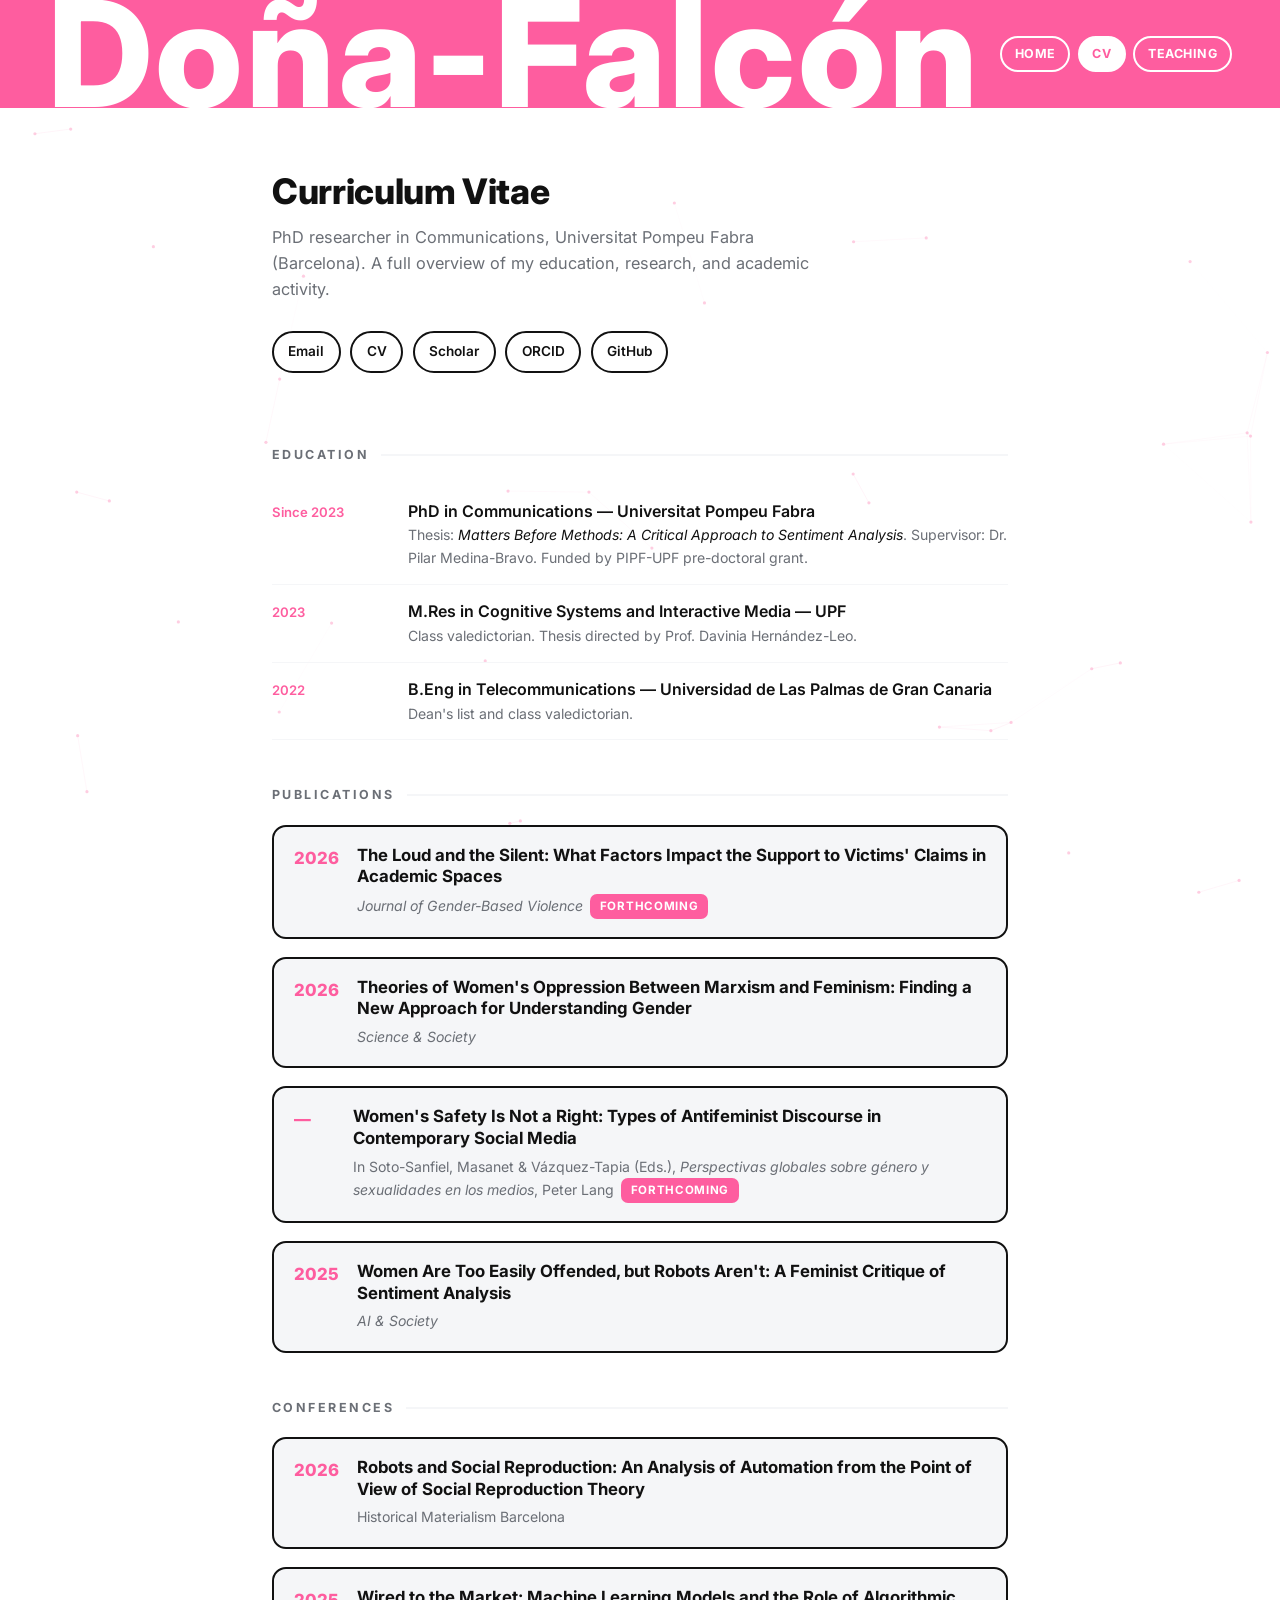
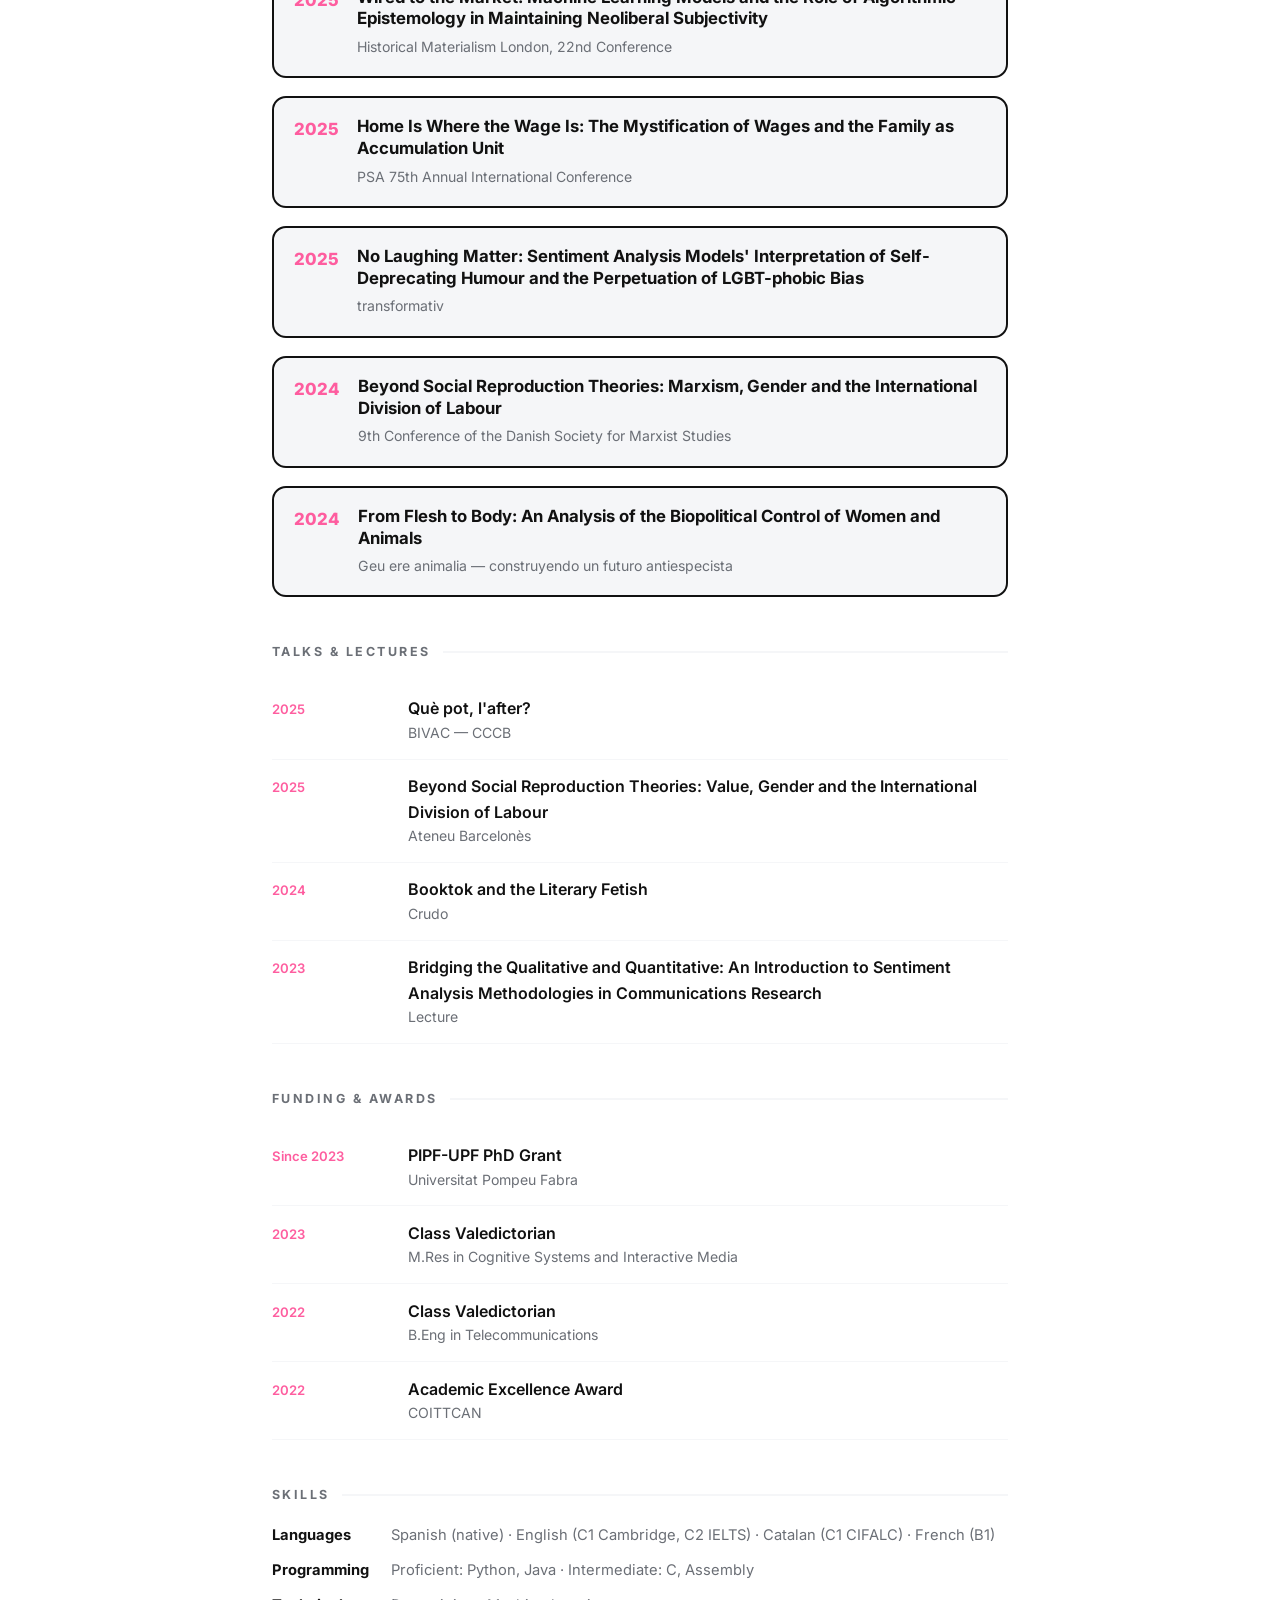
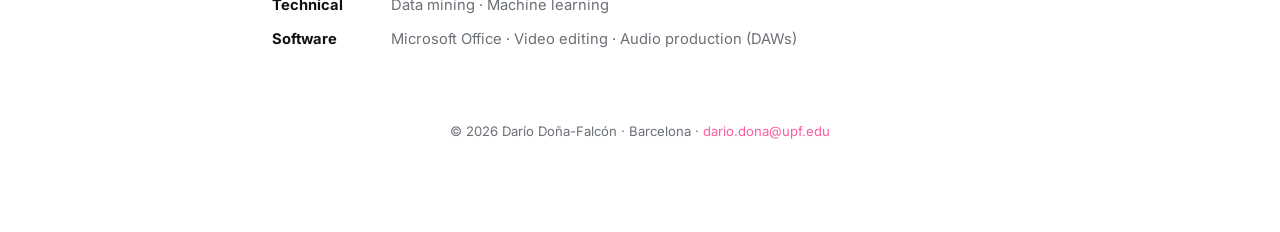
==== cv.html @ e6c5cbc3 "Web for Dario" ====
<!DOCTYPE html>
<html lang="en">
<head>
<meta charset="UTF-8">
<meta name="viewport" content="width=device-width, initial-scale=1.0">
<title>CV · Darío Doña-Falcón</title>
<meta name="description" content="Curriculum vitae of Darío Doña-Falcón: education, publications, conferences, talks, awards, and skills.">
<meta name="author" content="Darío Doña-Falcón">
<meta name="robots" content="index,follow">
<link rel="canonical" href="https://dariodonafalcon.github.io/cv.html">
<meta property="og:type" content="profile">
<meta property="og:title" content="CV · Darío Doña-Falcón">
<meta property="og:description" content="Curriculum vitae: education, publications, conferences, talks, awards, and skills.">
<meta property="og:url" content="https://dariodonafalcon.github.io/cv.html">
<meta property="og:site_name" content="Darío Doña-Falcón">
<link href="https://fonts.googleapis.com/css2?family=Inter:wght@400;600;800&display=swap" rel="stylesheet">
<link rel="stylesheet" href="style.css">
</head>
<body>
<div class="header">
  <a class="header_text" href="index.html">Doña-Falcón</a>
  <nav class="nav">
    <a href="index.html">Home</a>
    <a href="cv.html" class="active">CV</a>
    <a href="teaching.html">Teaching</a>
  </nav>
</div>
<canvas id="bg"></canvas>
<div class="spacer"></div>

<div class="content">
  <section class="intro">
    <h2>Curriculum Vitae</h2>
    <p>PhD researcher in Communications, Universitat Pompeu Fabra (Barcelona).
       A full overview of my education, research, and academic activity.</p>
    <nav class="links">
      <a href="mailto:dario.dona@upf.edu">Email</a>
      <a href="cv.html">CV</a>
      <a href="https://scholar.google.com/citations?user=Zijz9pcAAAAJ&hl=en/" target="_blank" rel="noopener">Scholar</a>
      <a href="https://orcid.org/0009-0006-4376-7000/" target="_blank" rel="noopener">ORCID</a>
      <a href="https://github.com/dariodonafalcon" target="_blank" rel="noopener">GitHub</a>
    </nav>
  </section>

  <!-- EDUCATION -->
  <h3 class="sec-title">Education</h3>
  <div class="item"><div class="when">Since 2023</div><div class="what"><div class="h">PhD in Communications — Universitat Pompeu Fabra</div>
    <div class="m">Thesis: <em>Matters Before Methods: A Critical Approach to Sentiment Analysis</em>. Supervisor: Dr. Pilar Medina-Bravo. Funded by PIPF-UPF pre-doctoral grant.</div></div></div>
  <div class="item"><div class="when">2023</div><div class="what"><div class="h">M.Res in Cognitive Systems and Interactive Media — UPF</div>
    <div class="m">Class valedictorian. Thesis directed by Prof. Davinia Hernández-Leo.</div></div></div>
  <div class="item"><div class="when">2022</div><div class="what"><div class="h">B.Eng in Telecommunications — Universidad de Las Palmas de Gran Canaria</div>
    <div class="m">Dean's list and class valedictorian.</div></div></div>

  <!-- PUBLICATIONS -->
  <h3 class="sec-title">Publications</h3>

  <article class="card">
    <div class="year">2026</div>
    <div>
      <p class="c-title">The Loud and the Silent: What Factors Impact the Support to Victims' Claims in Academic Spaces</p>
      <p class="c-venue"><em>Journal of Gender-Based Violence</em><span class="pill">Forthcoming</span></p>
    </div>
  </article>

  <a class="card-link" href="https://doi.org/10.1177/00368237251399095" target="_blank" rel="noopener">
  <article class="card">
    <div class="year">2026</div>
    <div>
      <p class="c-title">Theories of Women's Oppression Between Marxism and Feminism: Finding a New Approach for Understanding Gender</p>
      <p class="c-venue"><em>Science &amp; Society</em></p>
    </div>
  </article>
  </a>

  <article class="card">
    <div class="year">—</div>
    <div>
      <p class="c-title">Women's Safety Is Not a Right: Types of Antifeminist Discourse in Contemporary Social Media</p>
      <p class="c-venue">In Soto-Sanfiel, Masanet &amp; Vázquez-Tapia (Eds.), <em>Perspectivas globales sobre género y sexualidades en los medios</em>, Peter Lang<span class="pill">Forthcoming</span></p>
    </div>
  </article>

  <a class="card-link" href="https://doi.org/10.1007/s00146-025-02582-6" target="_blank" rel="noopener">
  <article class="card">
    <div class="year">2025</div>
    <div>
      <p class="c-title">Women Are Too Easily Offended, but Robots Aren't: A Feminist Critique of Sentiment Analysis</p>
      <p class="c-venue"><em>AI &amp; Society</em></p>
    </div>
  </article>
  </a>

  <!-- CONFERENCES -->
  <h3 class="sec-title">Conferences</h3>

  <article class="card"><div class="year">2026</div><div>
    <p class="c-title">Robots and Social Reproduction: An Analysis of Automation from the Point of View of Social Reproduction Theory</p>
    <p class="c-venue">Historical Materialism Barcelona</p></div></article>
  <article class="card"><div class="year">2025</div><div>
    <p class="c-title">Wired to the Market: Machine Learning Models and the Role of Algorithmic Epistemology in Maintaining Neoliberal Subjectivity</p>
    <p class="c-venue">Historical Materialism London, 22nd Conference</p></div></article>
  <article class="card"><div class="year">2025</div><div>
    <p class="c-title">Home Is Where the Wage Is: The Mystification of Wages and the Family as Accumulation Unit</p>
    <p class="c-venue">PSA 75th Annual International Conference</p></div></article>
  <article class="card"><div class="year">2025</div><div>
    <p class="c-title">No Laughing Matter: Sentiment Analysis Models' Interpretation of Self-Deprecating Humour and the Perpetuation of LGBT-phobic Bias</p>
    <p class="c-venue">transformativ</p></div></article>
  <article class="card"><div class="year">2024</div><div>
    <p class="c-title">Beyond Social Reproduction Theories: Marxism, Gender and the International Division of Labour</p>
    <p class="c-venue">9th Conference of the Danish Society for Marxist Studies</p></div></article>
  <article class="card"><div class="year">2024</div><div>
    <p class="c-title">From Flesh to Body: An Analysis of the Biopolitical Control of Women and Animals</p>
    <p class="c-venue">Geu ere animalia — construyendo un futuro antiespecista</p></div></article>

  <!-- TALKS -->
  <h3 class="sec-title">Talks &amp; Lectures</h3>
  <div class="item"><div class="when">2025</div><div class="what"><div class="h">Què pot, l'after?</div><div class="m">BIVAC — CCCB</div></div></div>
  <div class="item"><div class="when">2025</div><div class="what"><div class="h">Beyond Social Reproduction Theories: Value, Gender and the International Division of Labour</div><div class="m">Ateneu Barcelonès</div></div></div>
  <div class="item"><div class="when">2024</div><div class="what"><div class="h">Booktok and the Literary Fetish</div><div class="m">Crudo</div></div></div>
  <div class="item"><div class="when">2023</div><div class="what"><div class="h">Bridging the Qualitative and Quantitative: An Introduction to Sentiment Analysis Methodologies in Communications Research</div><div class="m">Lecture</div></div></div>

  <!-- AWARDS -->
  <h3 class="sec-title">Funding &amp; Awards</h3>
  <div class="item"><div class="when">Since 2023</div><div class="what"><div class="h">PIPF-UPF PhD Grant</div><div class="m">Universitat Pompeu Fabra</div></div></div>
  <div class="item"><div class="when">2023</div><div class="what"><div class="h">Class Valedictorian</div><div class="m">M.Res in Cognitive Systems and Interactive Media</div></div></div>
  <div class="item"><div class="when">2022</div><div class="what"><div class="h">Class Valedictorian</div><div class="m">B.Eng in Telecommunications</div></div></div>
  <div class="item"><div class="when">2022</div><div class="what"><div class="h">Academic Excellence Award</div><div class="m">COITTCAN</div></div></div>

  <!-- SKILLS -->
  <h3 class="sec-title">Skills</h3>
  <dl class="skills">
    <dt>Languages</dt><dd>Spanish (native) · English (C1 Cambridge, C2 IELTS) · Catalan (C1 CIFALC) · French (B1)</dd>
    <dt>Programming</dt><dd>Proficient: Python, Java · Intermediate: C, Assembly</dd>
    <dt>Technical</dt><dd>Data mining · Machine learning</dd>
    <dt>Software</dt><dd>Microsoft Office · Video editing · Audio production (DAWs)</dd>
  </dl>
</div>

<footer>© 2026 Darío Doña-Falcón · Barcelona · <a href="mailto:dario.dona@upf.edu">dario.dona@upf.edu</a></footer>

<script src="script.js"></script>
</body>
</html>
---- style.css ----
:root{
  /* --- THE ONE KNOB: change site accent here --- */
  --accent:#fe5d9f;          /* pink (reused from previous project) */
  --accent-rgb:254,93,159;   /* keep in sync with --accent (used by canvas bg) */
  --ink:#111; --paper:#fff; --soft:#f5f6f8; --muted:#6b6f76;
}
*{box-sizing:border-box}
html{scroll-behavior:smooth}
body{margin:0; font-family:"Inter", system-ui, sans-serif; background:var(--paper); color:var(--ink); line-height:1.6}
a{color:inherit}
::selection{background:var(--accent); color:#fff}

/* fixed color-block header (Appel signature) with inline nav */
.header{
  position:fixed; top:0; left:0; width:100vw; height:12vh; min-height:78px;
  background:var(--accent); color:#fff; z-index:20;
  display:flex; align-items:center; justify-content:space-between; gap:18px;
  padding:0 clamp(18px,5vw,48px); overflow:hidden;
}
.header_text{font-weight:800; letter-spacing:.02em;
  /* font bigger than the bar so caps span top->bottom (leading is clipped). tune 17vh / 13vw guard */
  font-size:max(1.6rem, min(16.4vh, 13vw)); line-height:.78; text-decoration:none; color:#fff; white-space:nowrap}
.nav{display:flex; gap:.45rem; flex-wrap:nowrap}
.nav a{text-decoration:none; color:#fff; border:2px solid #fff; padding:.35rem .8rem;
  border-radius:999px; font-weight:700; font-size:.78rem; text-transform:uppercase;
  letter-spacing:.04em; transition:.15s; white-space:nowrap}
.nav a:hover{background:#fff; color:var(--accent)}
.nav a.active{background:#fff; color:var(--accent)}
/* hovering the name inverts the whole pink header */
.header:has(.header_text:hover){background:#fff}
.header:has(.header_text:hover) .header_text{color:var(--accent)}
.header:has(.header_text:hover) .nav a{border-color:var(--accent); color:var(--accent)}
.header:has(.header_text:hover) .nav a.active{background:var(--accent); color:#fff}

#bg{position:fixed; inset:0; z-index:0; opacity:.5}
.content{position:relative; z-index:1; max-width:780px; margin:0 auto; padding:0 22px}
.spacer{height:12vh; min-height:78px}

.intro{padding:7vh 0 3vh}
.intro h1{font-size:clamp(1.9rem,5.5vw,2.8rem); margin:0 0 .25rem; font-weight:800; letter-spacing:-.02em; line-height:1.1}
.intro .tagline{color:var(--accent); font-weight:700; font-size:clamp(1.1rem,3vw,1.4rem); margin:0 0 1.1rem}
.intro h2{font-size:clamp(1.5rem,4vw,2.2rem); margin:0 0 .8rem; font-weight:800; letter-spacing:-.01em; line-height:1.15}
.intro p{color:var(--muted); max-width:58ch; margin:0 0 1rem; font-size:1.02rem}
.links{margin-top:1.8rem; display:flex; gap:.6rem; flex-wrap:wrap}
.links a{text-decoration:none; color:var(--ink); border:2px solid var(--ink); padding:.5rem .9rem;
  border-radius:999px; font-weight:600; font-size:.85rem; transition:.15s}
.links a:hover{background:var(--accent); border-color:var(--accent); color:#fff}

.sec-title{font-size:.78rem; letter-spacing:.2em; text-transform:uppercase; color:var(--muted);
  margin:5vh 0 1.2rem; display:flex; align-items:center; gap:12px}
.sec-title::after{content:""; flex:1; height:2px; background:var(--soft)}

/* whole-card link (papers with a DOI) */
.card-link{display:block; text-decoration:none; color:inherit; cursor:pointer}

/* publication / reference card */
.card{
  display:flex; gap:18px; background:var(--soft); border:2px solid var(--ink); border-radius:14px;
  padding:18px 20px; margin-bottom:18px; align-items:flex-start;
  box-shadow:none; transition:transform .12s, box-shadow .12s;
}
.card:hover{transform:translate(-2px,-2px); box-shadow:7px 7px 0 var(--accent)}
.year{flex:0 0 auto; font-weight:800; font-size:1.05rem; color:var(--accent); min-width:3.4ch}
.card .c-body{flex:1 1 auto; min-width:0}
/* uniform painting thumbnail attached to each paper */
.paper-art{flex:0 0 auto; width:140px; height:140px; object-fit:cover; align-self:center;
  border-radius:10px; display:block}
.c-title{font-weight:700; font-size:1.05rem; margin:0 0 .35rem; line-height:1.3}
.c-venue{color:var(--muted); font-size:.88rem; margin:0}
.c-venue a{color:var(--accent); text-decoration:none}
.c-venue a:hover{text-decoration:underline}
.pill{display:inline-block; font-size:.72rem; font-weight:700; text-transform:uppercase; letter-spacing:.06em;
  background:var(--accent); color:#fff; border-radius:7px; padding:.2rem .6rem; margin-left:.45rem;
  vertical-align:.1em; text-decoration:none; transition:.15s}

/* compact list rows (talks, teaching, education, awards) */
.item{display:flex; gap:16px; padding:.9rem 0; border-bottom:1px solid var(--soft); align-items:baseline}
.item .when{flex:0 0 7.5rem; color:var(--accent); font-weight:600; font-size:.82rem}
.item .what{margin:0}
.item .what .h{font-weight:600}
.item .what .m{color:var(--muted); font-size:.88rem}
.item .what em{color:var(--ink)}

.skills{display:grid; grid-template-columns:max-content 1fr; gap:.7rem 1.4rem; font-size:.92rem; margin-top:.4rem}
.skills dt{font-weight:700}
.skills dd{margin:0; color:var(--muted)}

footer{position:relative; z-index:1; text-align:center; color:var(--muted); padding:6vh 0 10vh; font-size:.82rem}
footer a{color:var(--accent); text-decoration:none}

@media(max-width:600px){
  .item{flex-direction:column; gap:.2rem}
  .item .when{flex:none}
  .header{flex-direction:column; justify-content:center; gap:.5rem; height:auto; padding:14px clamp(16px,5vw,48px)}
  .header_text{font-size:clamp(1.7rem,11vw,2.6rem); line-height:1}
  .spacer{height:122px}
  .nav a{padding:.3rem .65rem; font-size:.72rem}
  /* cards stack: text first, painting as a full-width banner below */
  .card{flex-direction:column; gap:12px; padding:16px}
  .paper-art{width:100%; height:170px}
}
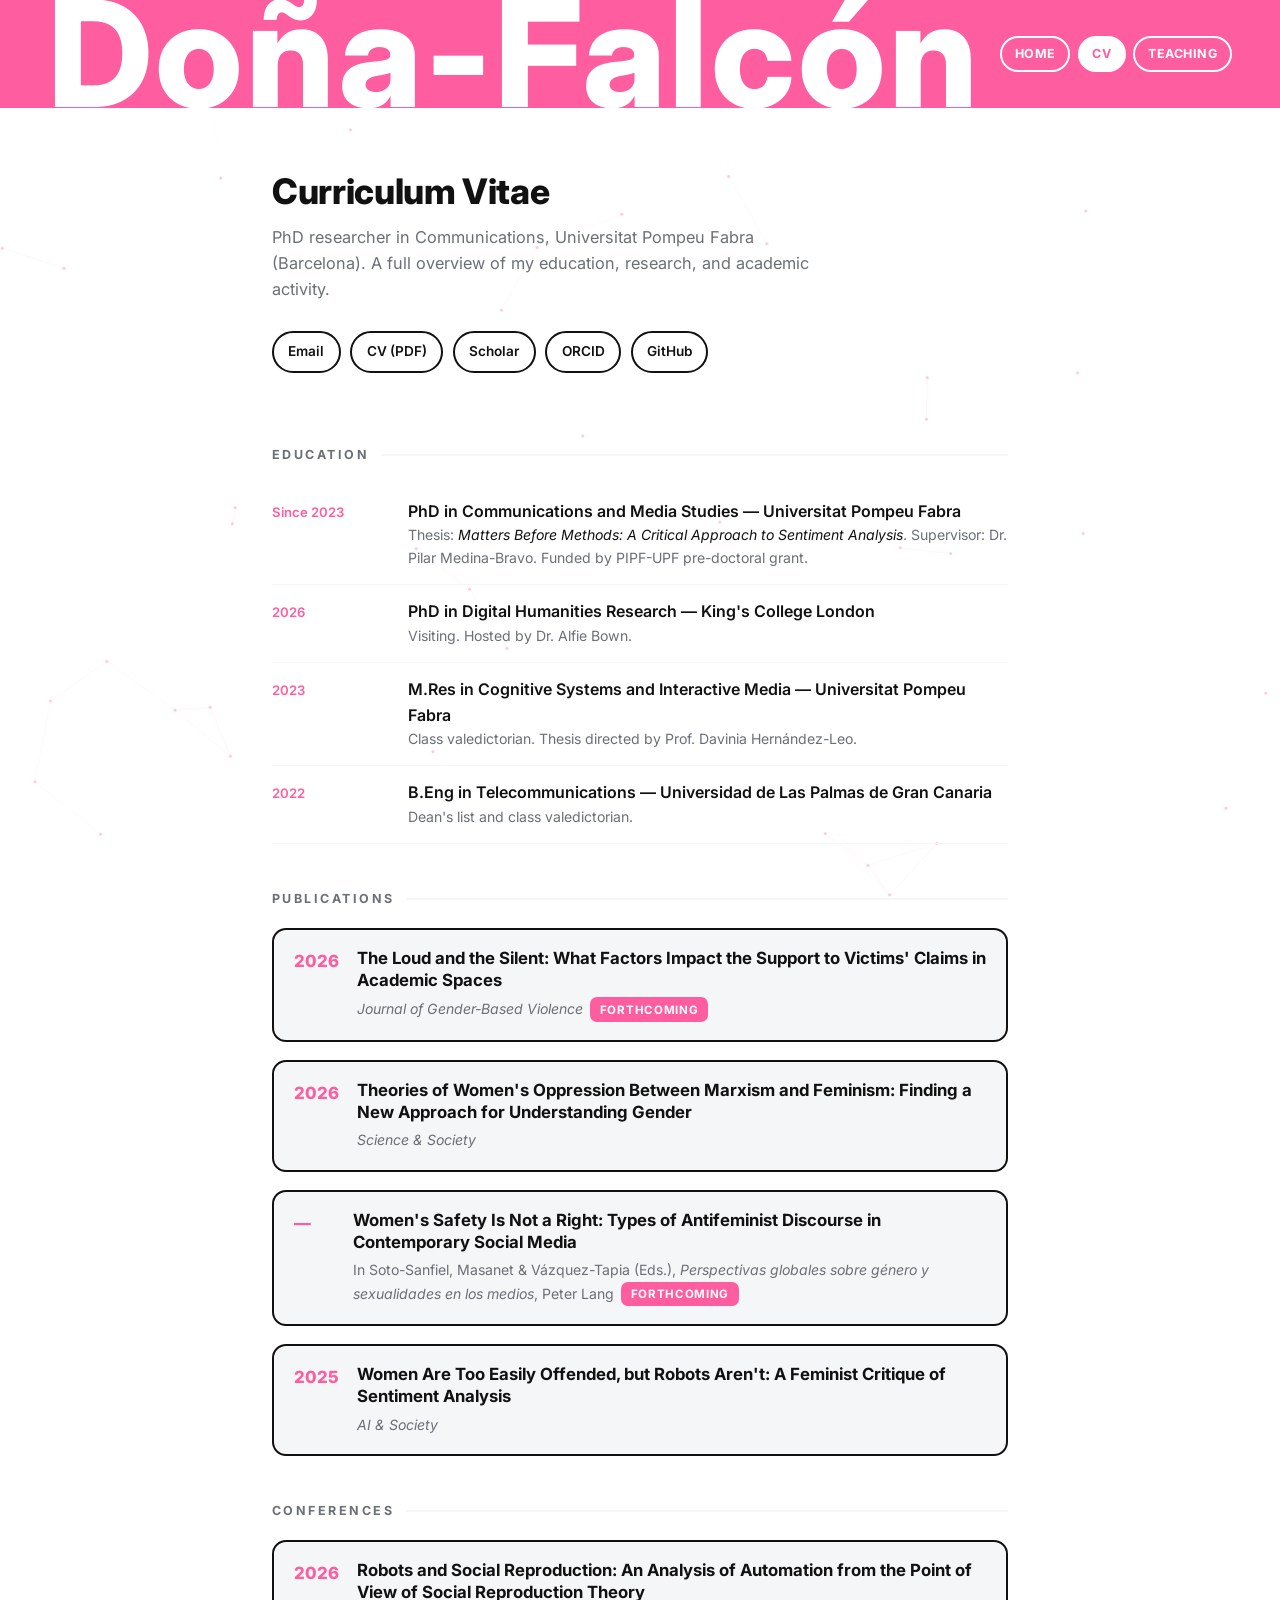
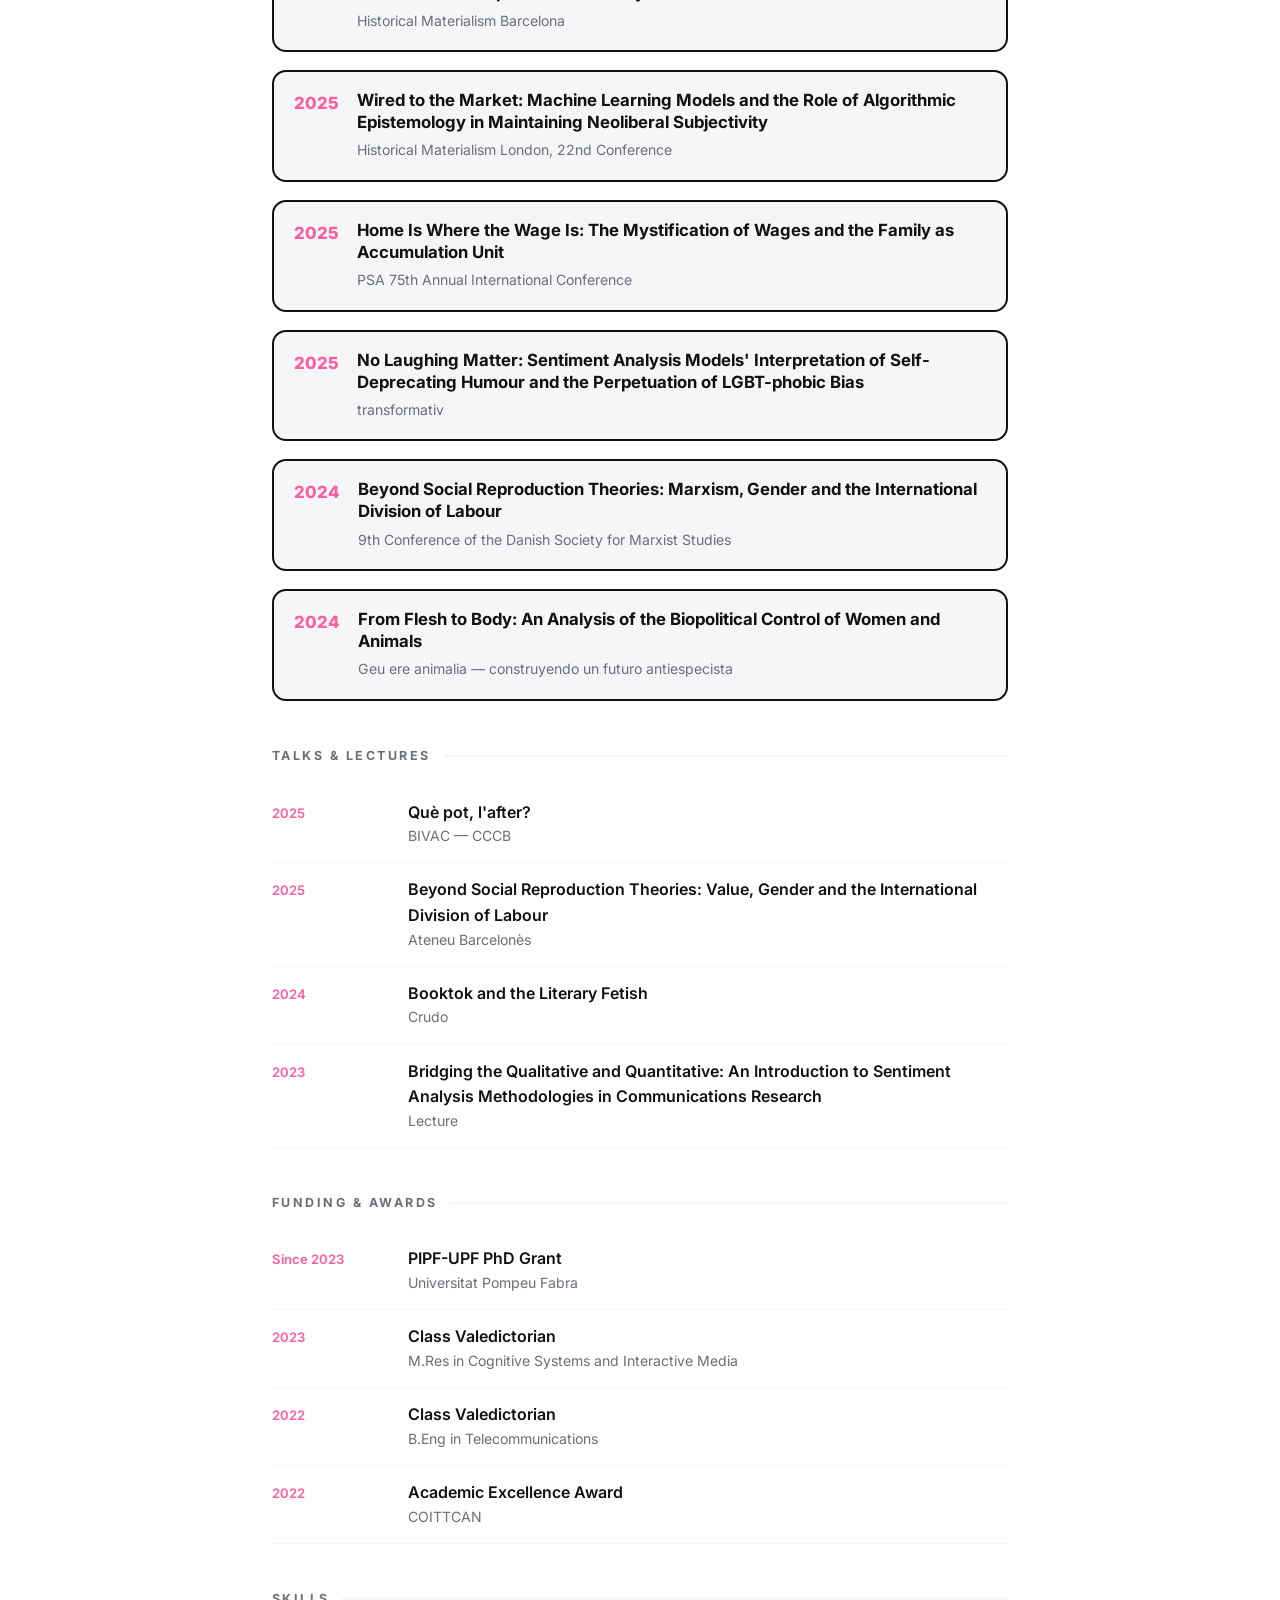
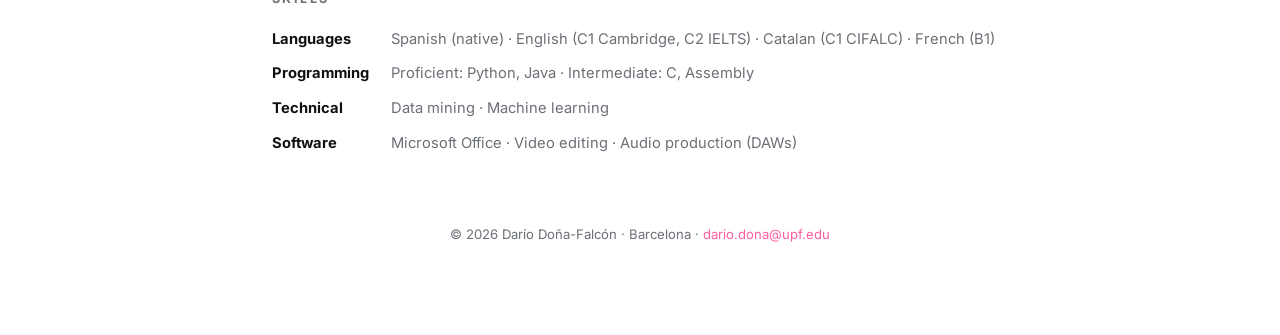
==== commit 9a2e4907: "Minor updates" ====
--- a/cv.html
+++ b/cv.html
@@ -35,7 +35,7 @@
        A full overview of my education, research, and academic activity.</p>
     <nav class="links">
       <a href="mailto:dario.dona@upf.edu">Email</a>
-      <a href="cv.html">CV</a>
+      <a href="cv_DarioDonaFalcon.pdf">CV (PDF)</a>
       <a href="https://scholar.google.com/citations?user=Zijz9pcAAAAJ&hl=en/" target="_blank" rel="noopener">Scholar</a>
       <a href="https://orcid.org/0009-0006-4376-7000/" target="_blank" rel="noopener">ORCID</a>
       <a href="https://github.com/dariodonafalcon" target="_blank" rel="noopener">GitHub</a>
@@ -44,9 +44,11 @@
 
   <!-- EDUCATION -->
   <h3 class="sec-title">Education</h3>
-  <div class="item"><div class="when">Since 2023</div><div class="what"><div class="h">PhD in Communications — Universitat Pompeu Fabra</div>
+  <div class="item"><div class="when">Since 2023</div><div class="what"><div class="h">PhD in Communications and Media Studies — Universitat Pompeu Fabra</div>
     <div class="m">Thesis: <em>Matters Before Methods: A Critical Approach to Sentiment Analysis</em>. Supervisor: Dr. Pilar Medina-Bravo. Funded by PIPF-UPF pre-doctoral grant.</div></div></div>
-  <div class="item"><div class="when">2023</div><div class="what"><div class="h">M.Res in Cognitive Systems and Interactive Media — UPF</div>
+  <div class="item"><div class="when">2026</div><div class="what"><div class="h">PhD in Digital Humanities Research — King's College London</div>
+    <div class="m">Visiting. Hosted by Dr. Alfie Bown.</div></div></div>
+  <div class="item"><div class="when">2023</div><div class="what"><div class="h">M.Res in Cognitive Systems and Interactive Media — Universitat Pompeu Fabra</div>
     <div class="m">Class valedictorian. Thesis directed by Prof. Davinia Hernández-Leo.</div></div></div>
   <div class="item"><div class="when">2022</div><div class="what"><div class="h">B.Eng in Telecommunications — Universidad de Las Palmas de Gran Canaria</div>
     <div class="m">Dean's list and class valedictorian.</div></div></div>
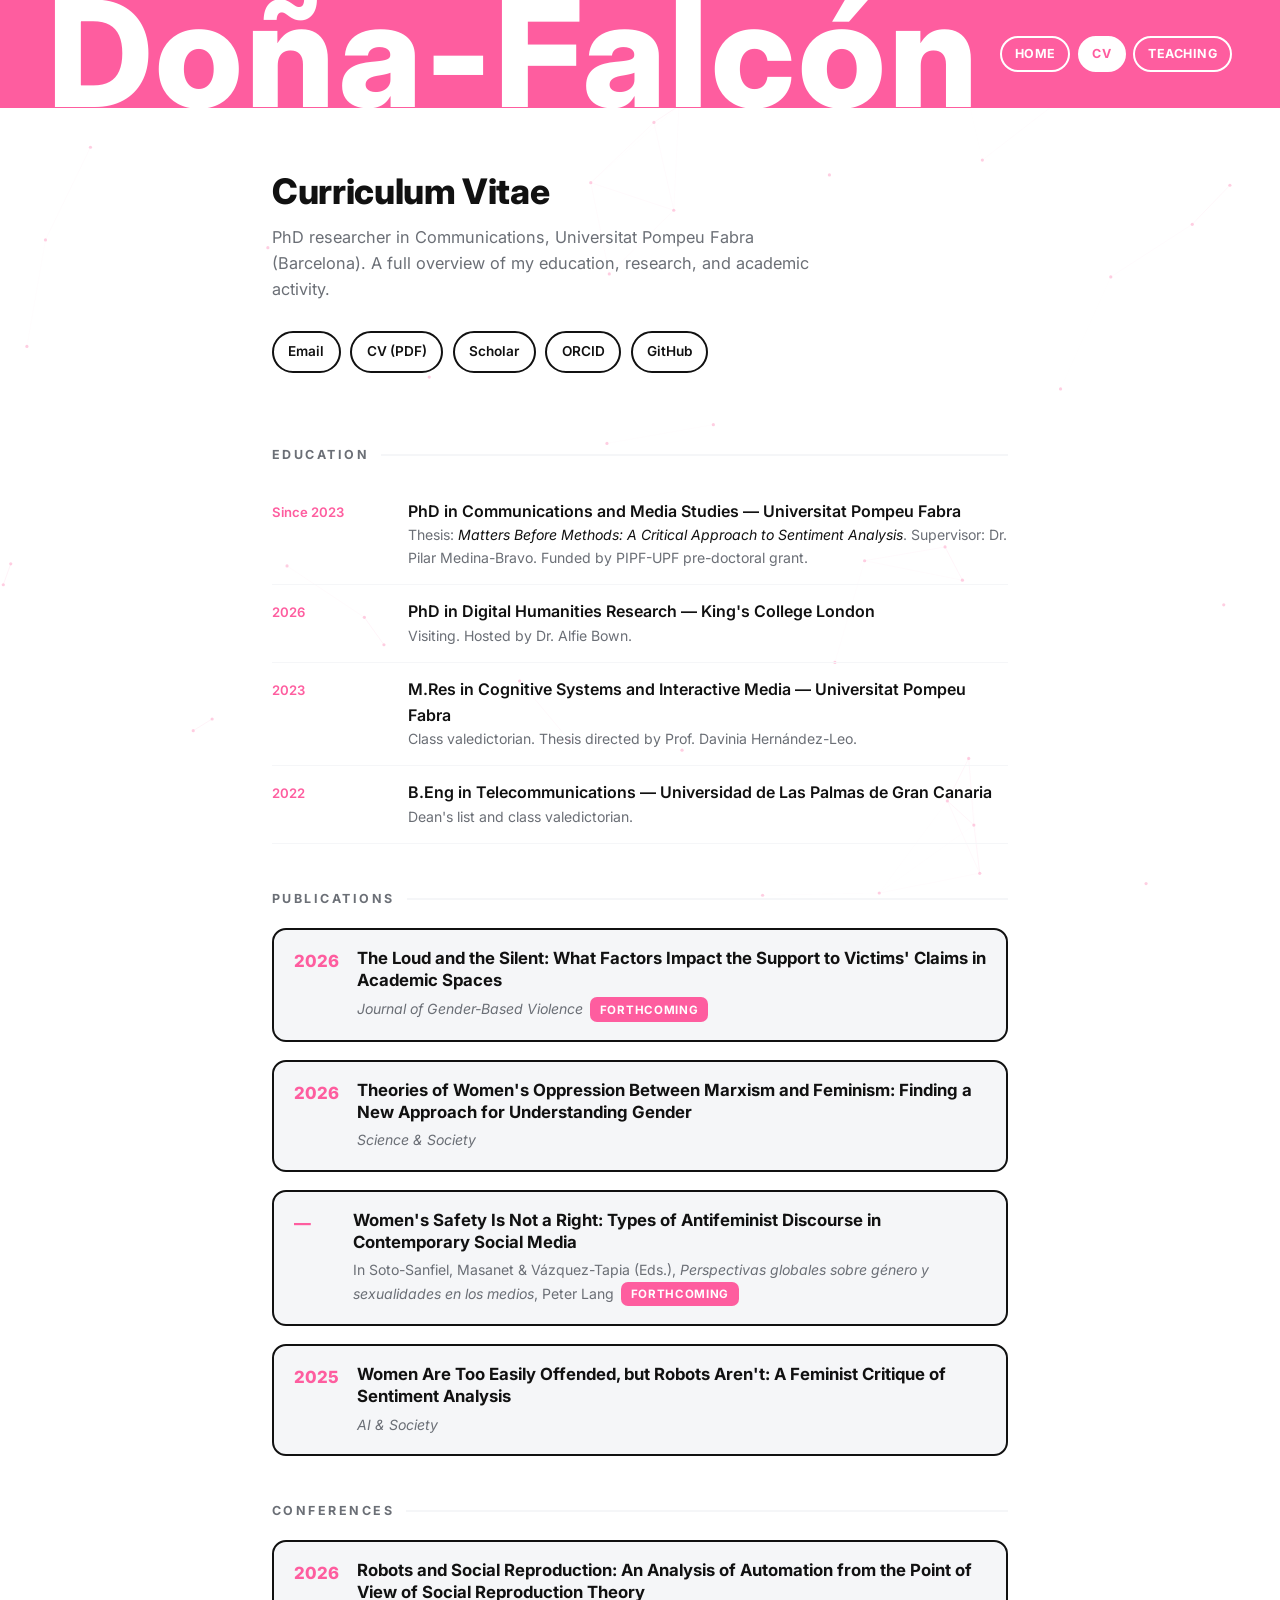
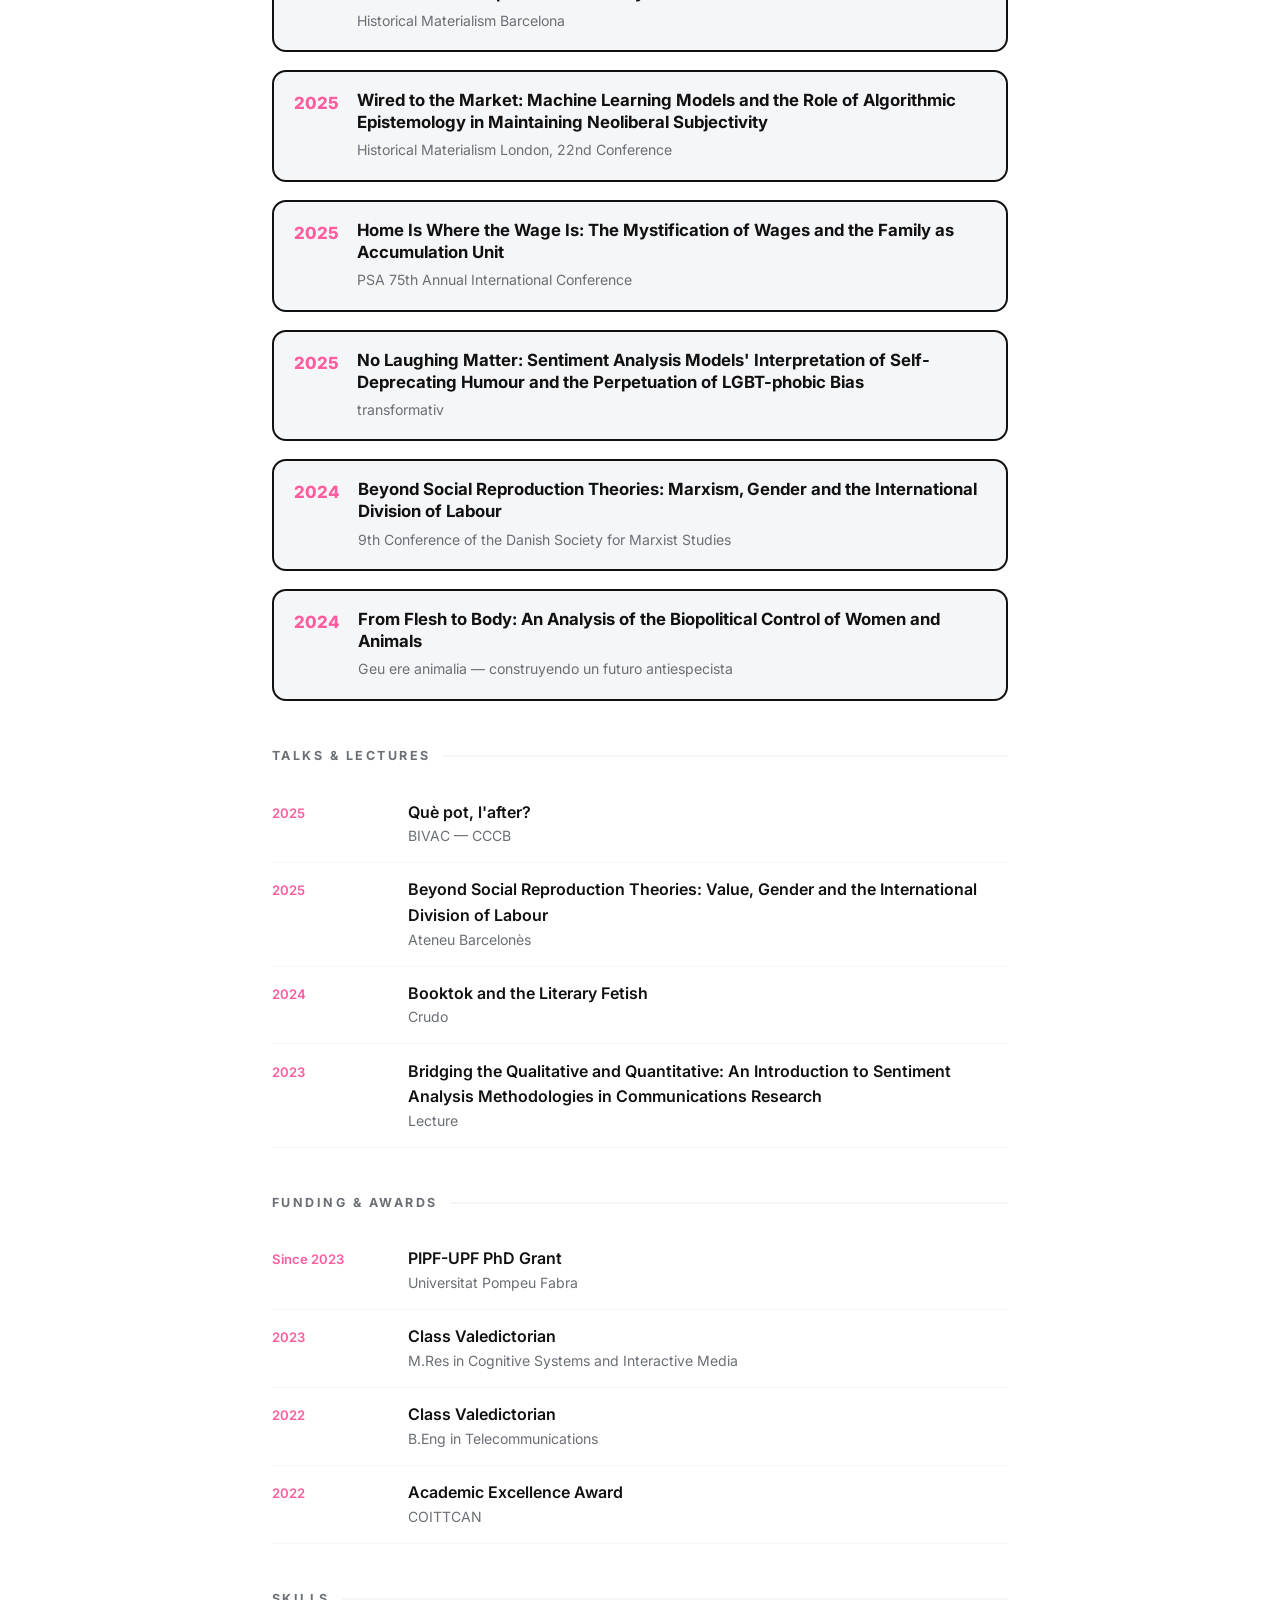
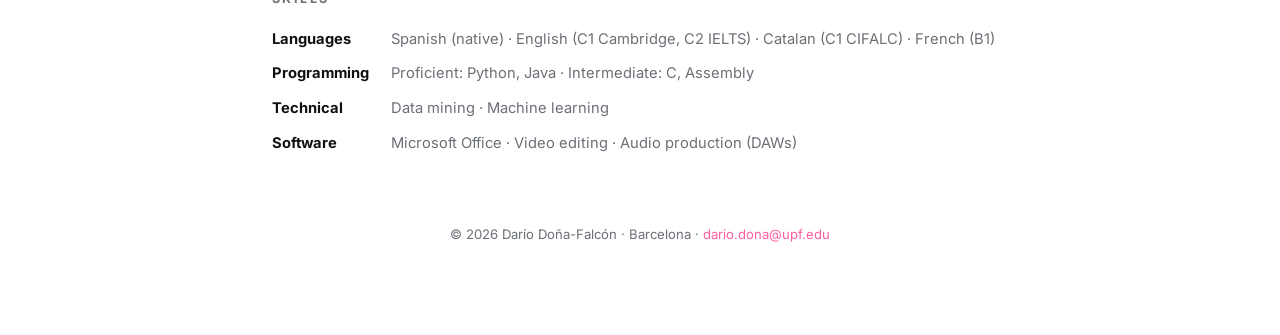
==== commit 182ca4bb: "Headshot" ====
--- a/cv.html
+++ b/cv.html
@@ -8,6 +8,7 @@
 <meta name="author" content="Darío Doña-Falcón">
 <meta name="robots" content="index,follow">
 <link rel="canonical" href="https://dariodonafalcon.github.io/cv.html">
+<link rel="icon" href="favicon.svg" type="image/svg+xml">
 <meta property="og:type" content="profile">
 <meta property="og:title" content="CV · Darío Doña-Falcón">
 <meta property="og:description" content="Curriculum vitae: education, publications, conferences, talks, awards, and skills.">
--- a/style.css
+++ b/style.css
@@ -37,6 +37,8 @@
 .spacer{height:12vh; min-height:78px}
 
 .intro{padding:7vh 0 3vh}
+.headshot{float:right; width:clamp(120px,26vw,180px); aspect-ratio:1; object-fit:cover; object-position:center top;
+  border-radius:16px; margin:.4rem 0 14px 22px}
 .intro h1{font-size:clamp(1.9rem,5.5vw,2.8rem); margin:0 0 .25rem; font-weight:800; letter-spacing:-.02em; line-height:1.1}
 .intro .tagline{color:var(--accent); font-weight:700; font-size:clamp(1.1rem,3vw,1.4rem); margin:0 0 1.1rem}
 .intro h2{font-size:clamp(1.5rem,4vw,2.2rem); margin:0 0 .8rem; font-weight:800; letter-spacing:-.01em; line-height:1.15}
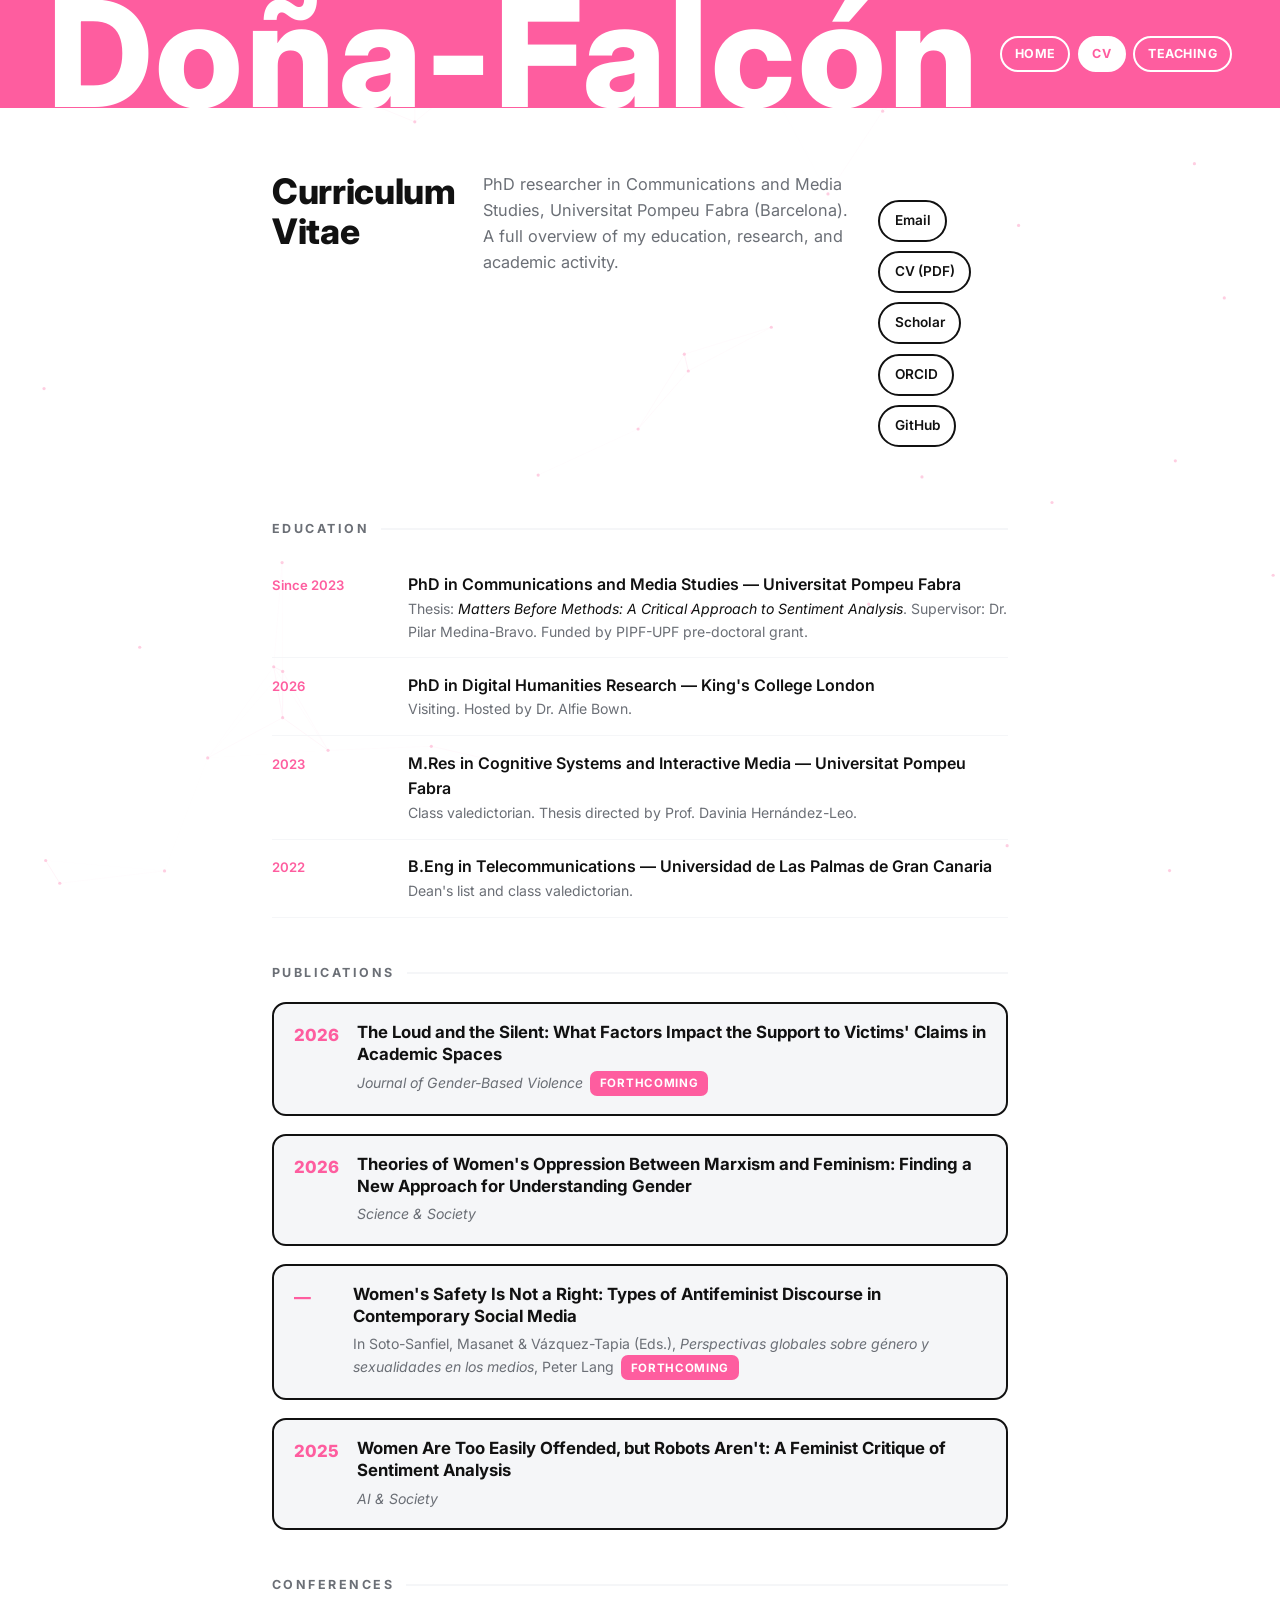
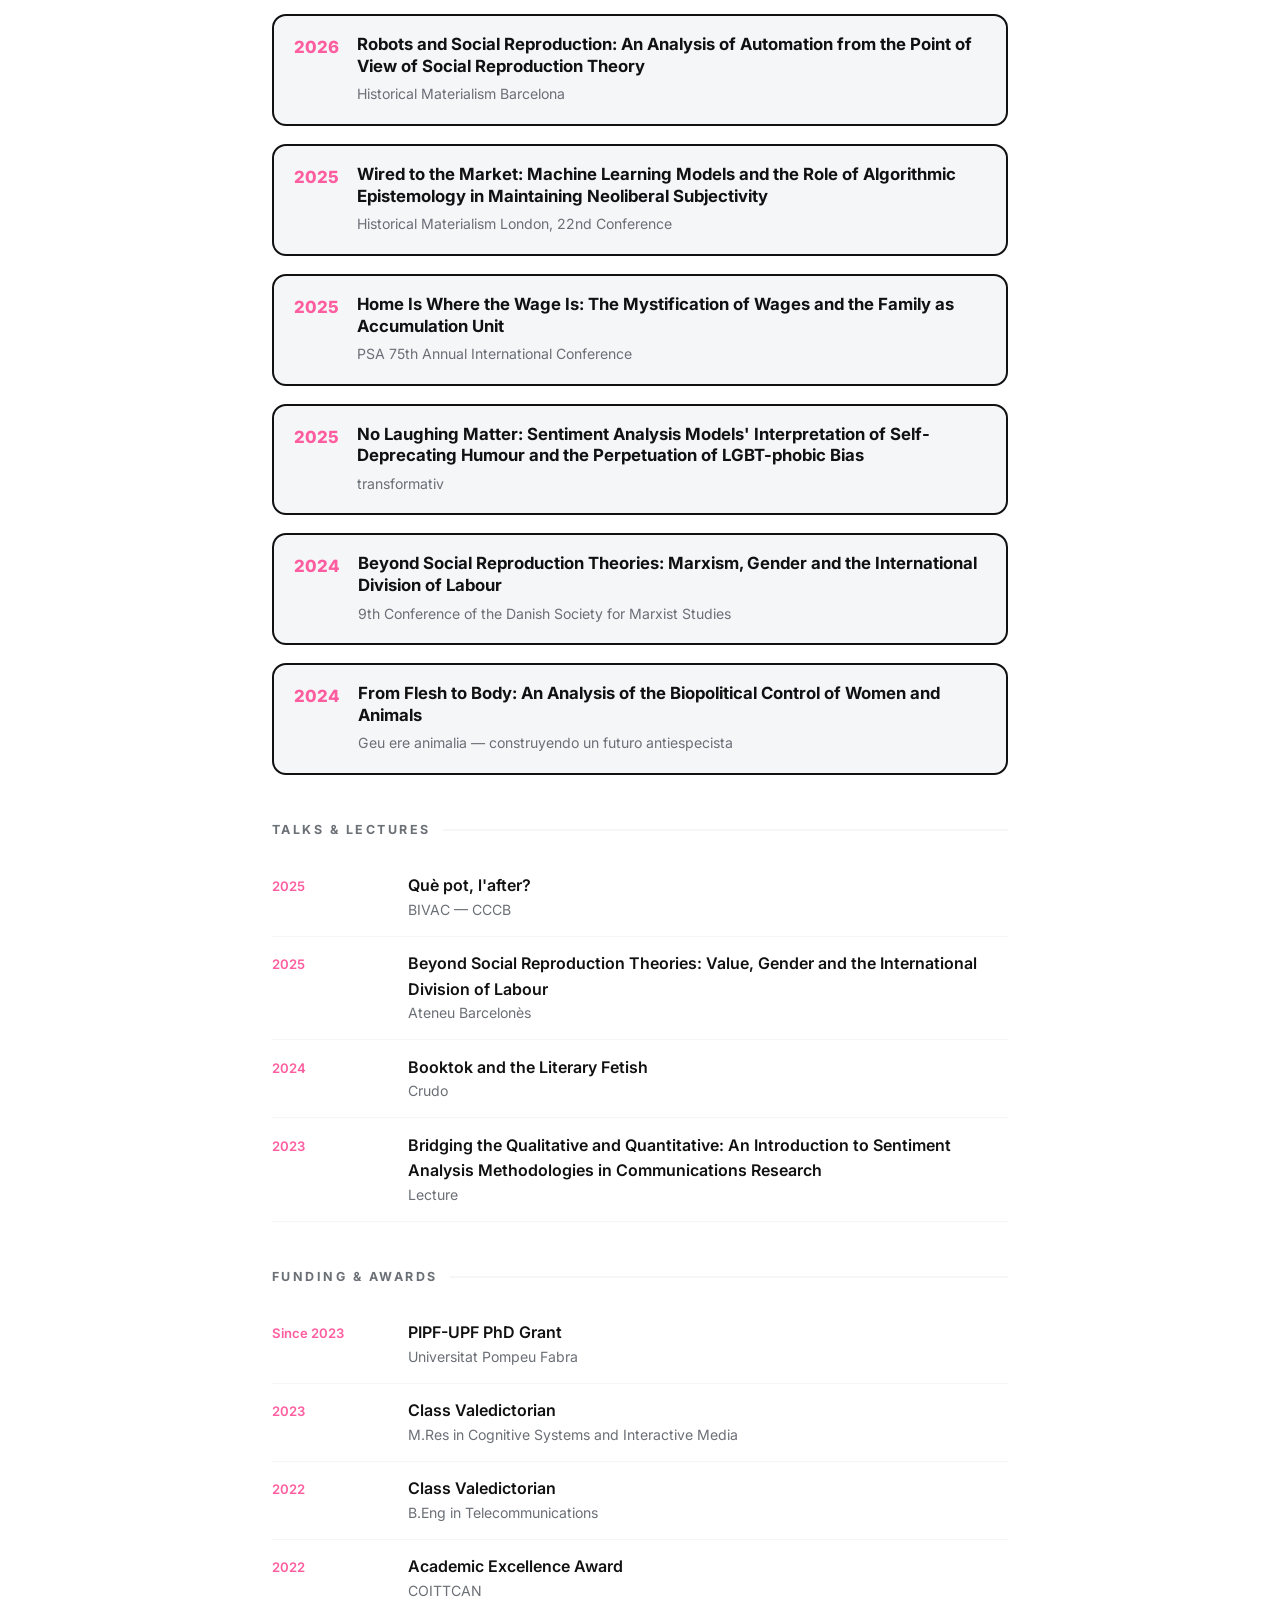
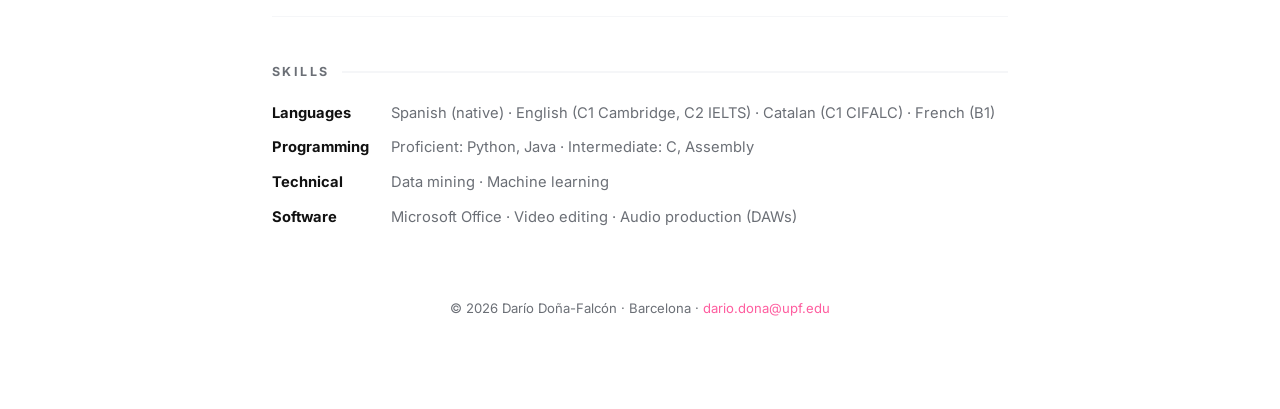
==== commit c7828837: "Pic update" ====
--- a/cv.html
+++ b/cv.html
@@ -32,7 +32,7 @@
 <div class="content">
   <section class="intro">
     <h2>Curriculum Vitae</h2>
-    <p>PhD researcher in Communications, Universitat Pompeu Fabra (Barcelona).
+    <p>PhD researcher in Communications and Media Studies, Universitat Pompeu Fabra (Barcelona).
        A full overview of my education, research, and academic activity.</p>
     <nav class="links">
       <a href="mailto:dario.dona@upf.edu">Email</a>
--- a/style.css
+++ b/style.css
@@ -36,9 +36,10 @@
 .content{position:relative; z-index:1; max-width:780px; margin:0 auto; padding:0 22px}
 .spacer{height:12vh; min-height:78px}
 
-.intro{padding:7vh 0 3vh}
-.headshot{float:right; width:clamp(120px,26vw,180px); aspect-ratio:1; object-fit:cover; object-position:center top;
-  border-radius:16px; margin:.4rem 0 14px 22px}
+.intro{padding:7vh 0 3vh; display:flex; gap:28px; align-items:flex-start}
+.intro-text{flex:1 1 auto; min-width:0}
+.headshot{flex:0 0 auto; width:200px; height:240px; object-fit:cover; object-position:50% 35%;
+  border-radius:16px; display:block}
 .intro h1{font-size:clamp(1.9rem,5.5vw,2.8rem); margin:0 0 .25rem; font-weight:800; letter-spacing:-.02em; line-height:1.1}
 .intro .tagline{color:var(--accent); font-weight:700; font-size:clamp(1.1rem,3vw,1.4rem); margin:0 0 1.1rem}
 .intro h2{font-size:clamp(1.5rem,4vw,2.2rem); margin:0 0 .8rem; font-weight:800; letter-spacing:-.01em; line-height:1.15}
@@ -100,4 +101,7 @@
   /* cards stack: text first, painting as a full-width banner below */
   .card{flex-direction:column; gap:12px; padding:16px}
   .paper-art{width:100%; height:170px}
+  /* intro stacks: photo below the text */
+  .intro{flex-direction:column; gap:18px}
+  .headshot{width:170px; height:205px; align-self:center}
 }
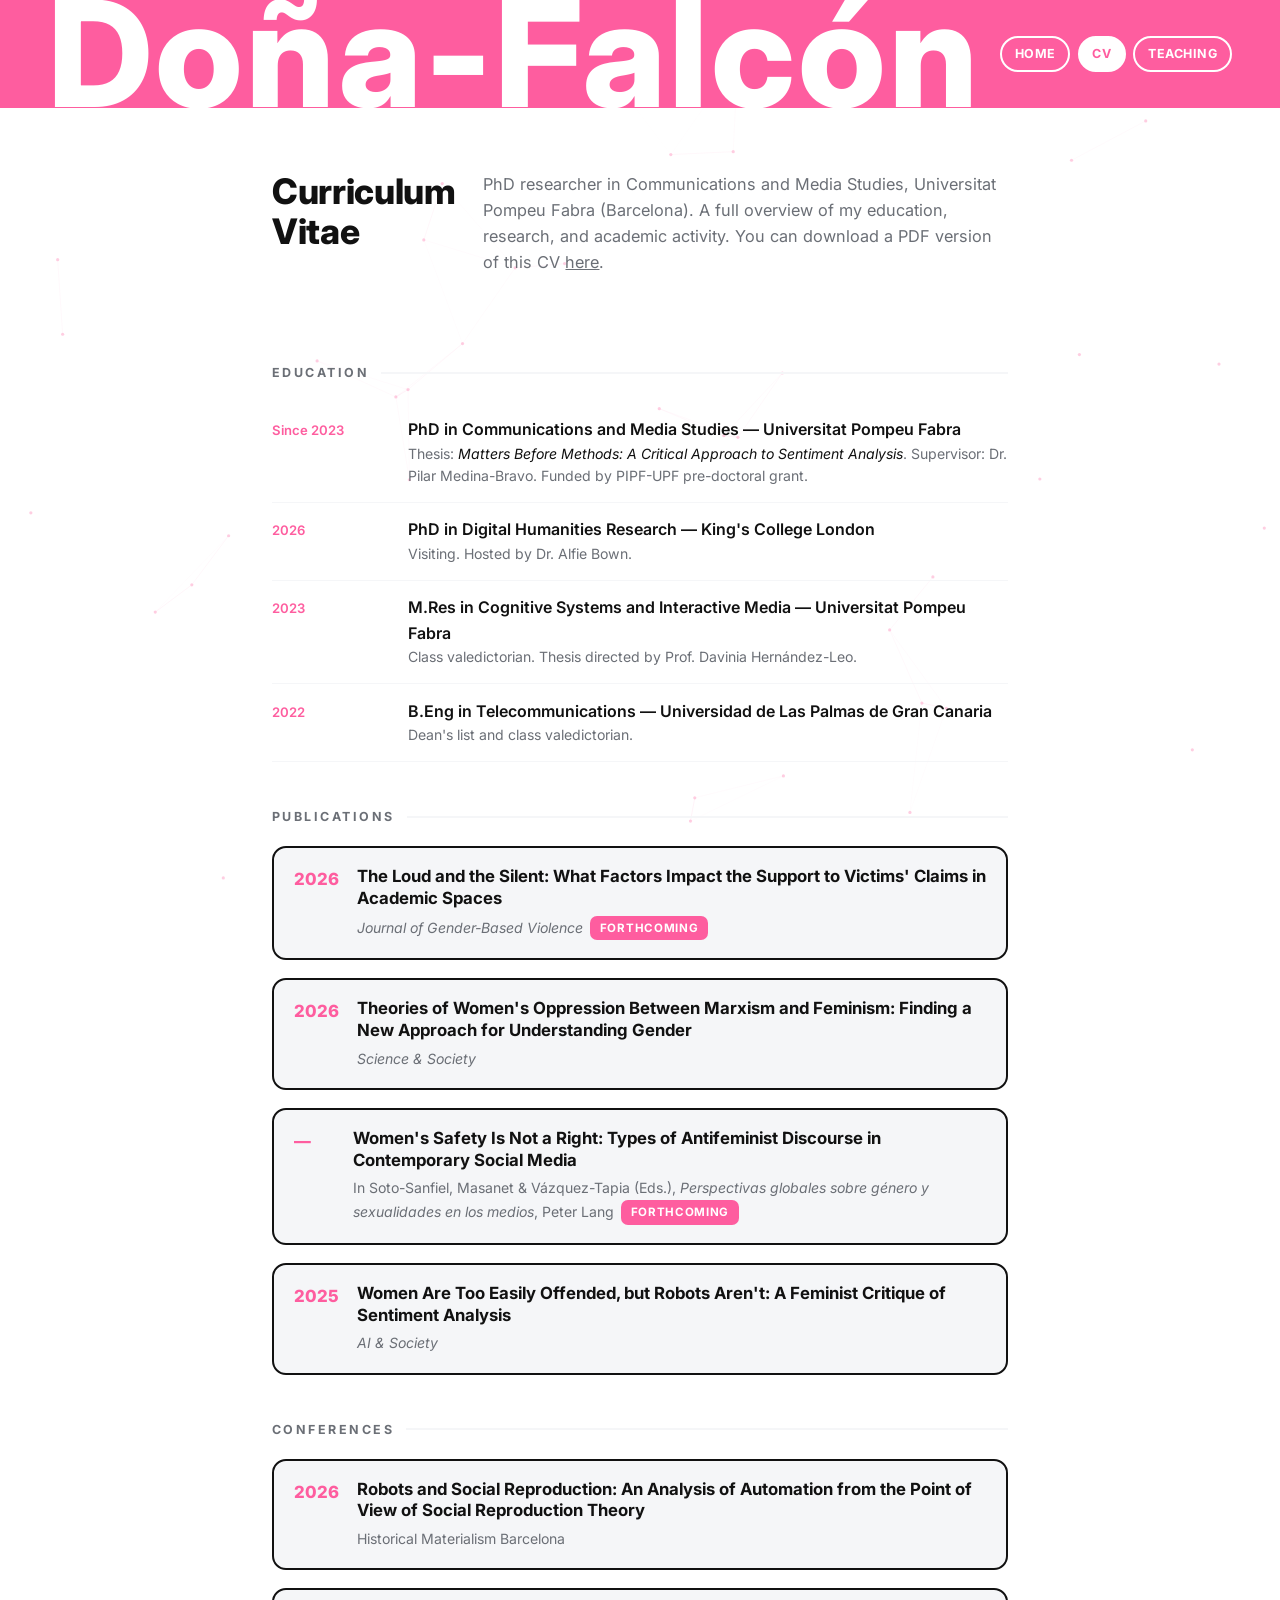
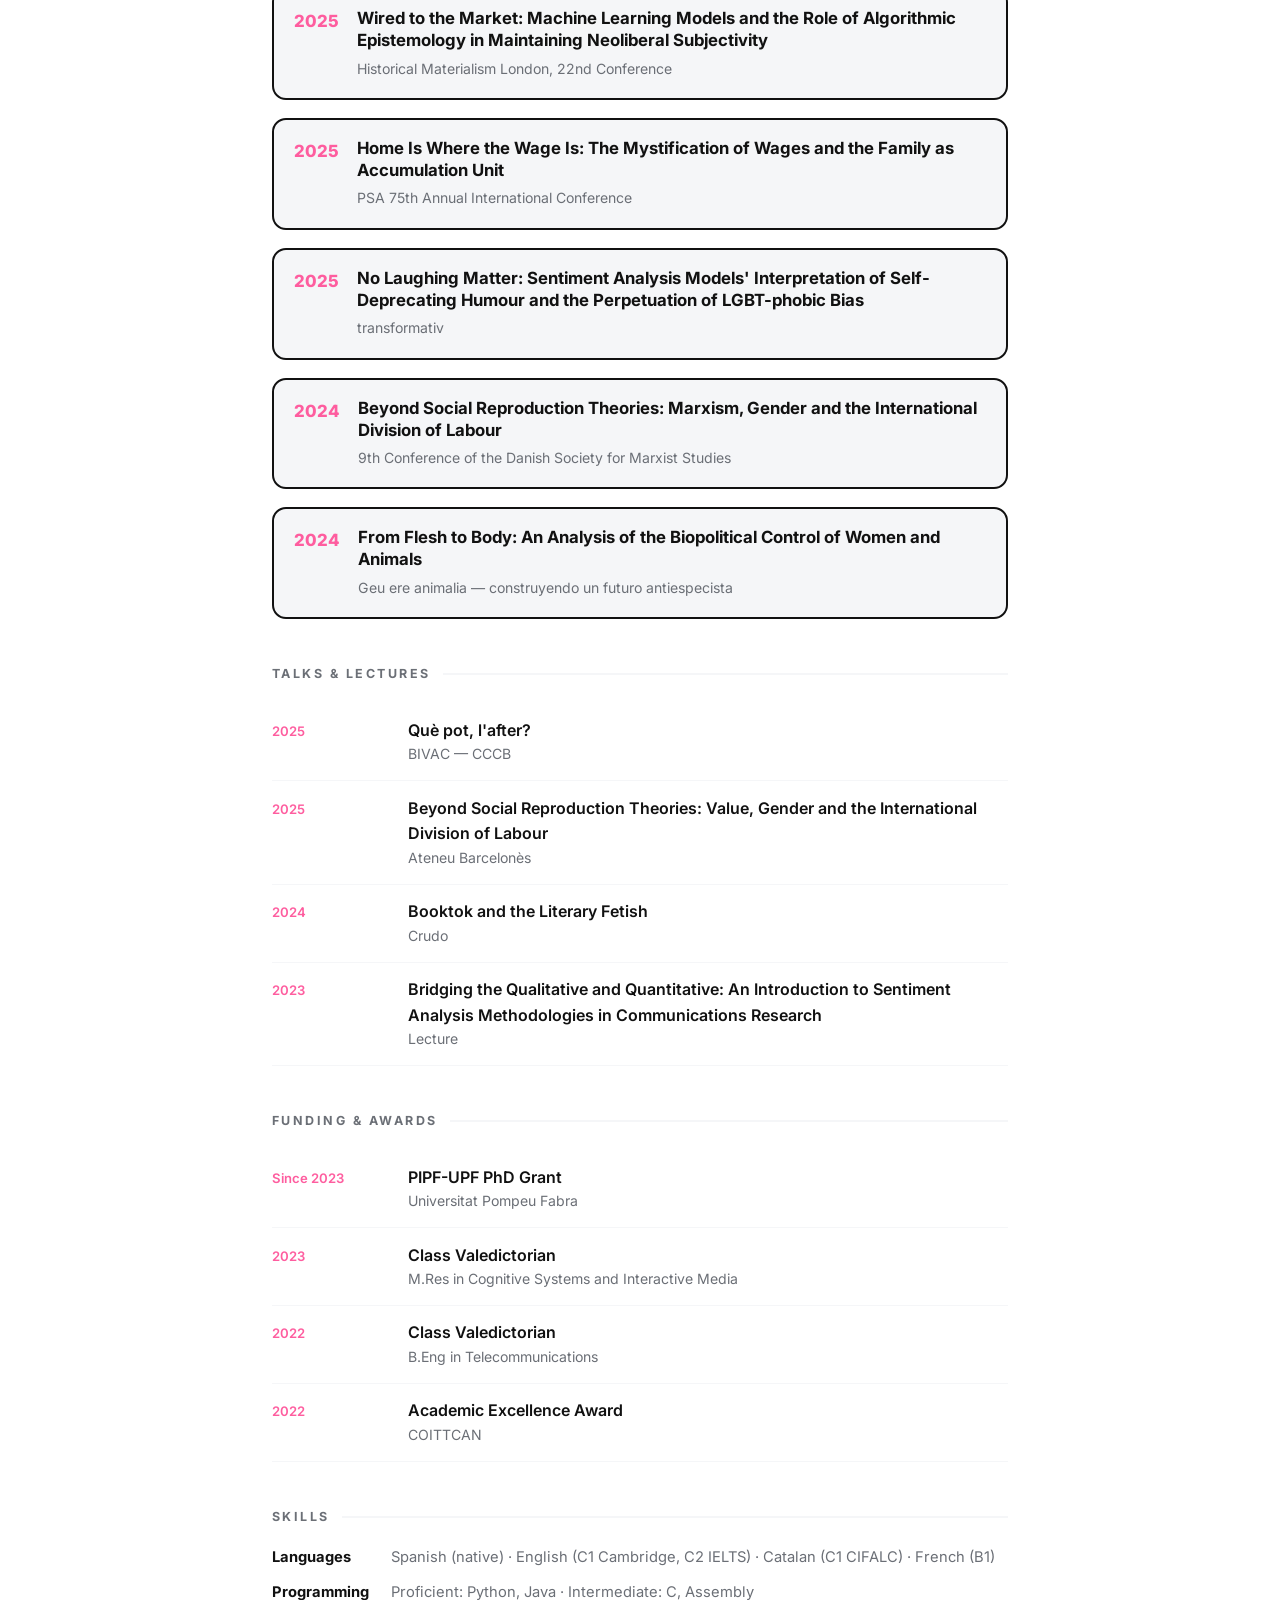
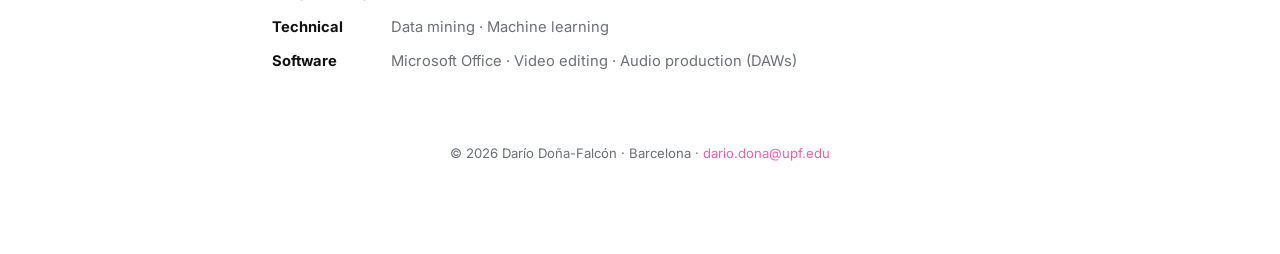
==== commit 8977b74a: "Update CV" ====
--- a/cv.html
+++ b/cv.html
@@ -33,14 +33,7 @@
   <section class="intro">
     <h2>Curriculum Vitae</h2>
     <p>PhD researcher in Communications and Media Studies, Universitat Pompeu Fabra (Barcelona).
-       A full overview of my education, research, and academic activity.</p>
-    <nav class="links">
-      <a href="mailto:dario.dona@upf.edu">Email</a>
-      <a href="cv_DarioDonaFalcon.pdf">CV (PDF)</a>
-      <a href="https://scholar.google.com/citations?user=Zijz9pcAAAAJ&hl=en/" target="_blank" rel="noopener">Scholar</a>
-      <a href="https://orcid.org/0009-0006-4376-7000/" target="_blank" rel="noopener">ORCID</a>
-      <a href="https://github.com/dariodonafalcon" target="_blank" rel="noopener">GitHub</a>
-    </nav>
+       A full overview of my education, research, and academic activity. You can download a PDF version of this CV <a href="cv_DarioDonaFalcon.pdf">here</a>.</p>
   </section>
 
   <!-- EDUCATION -->
